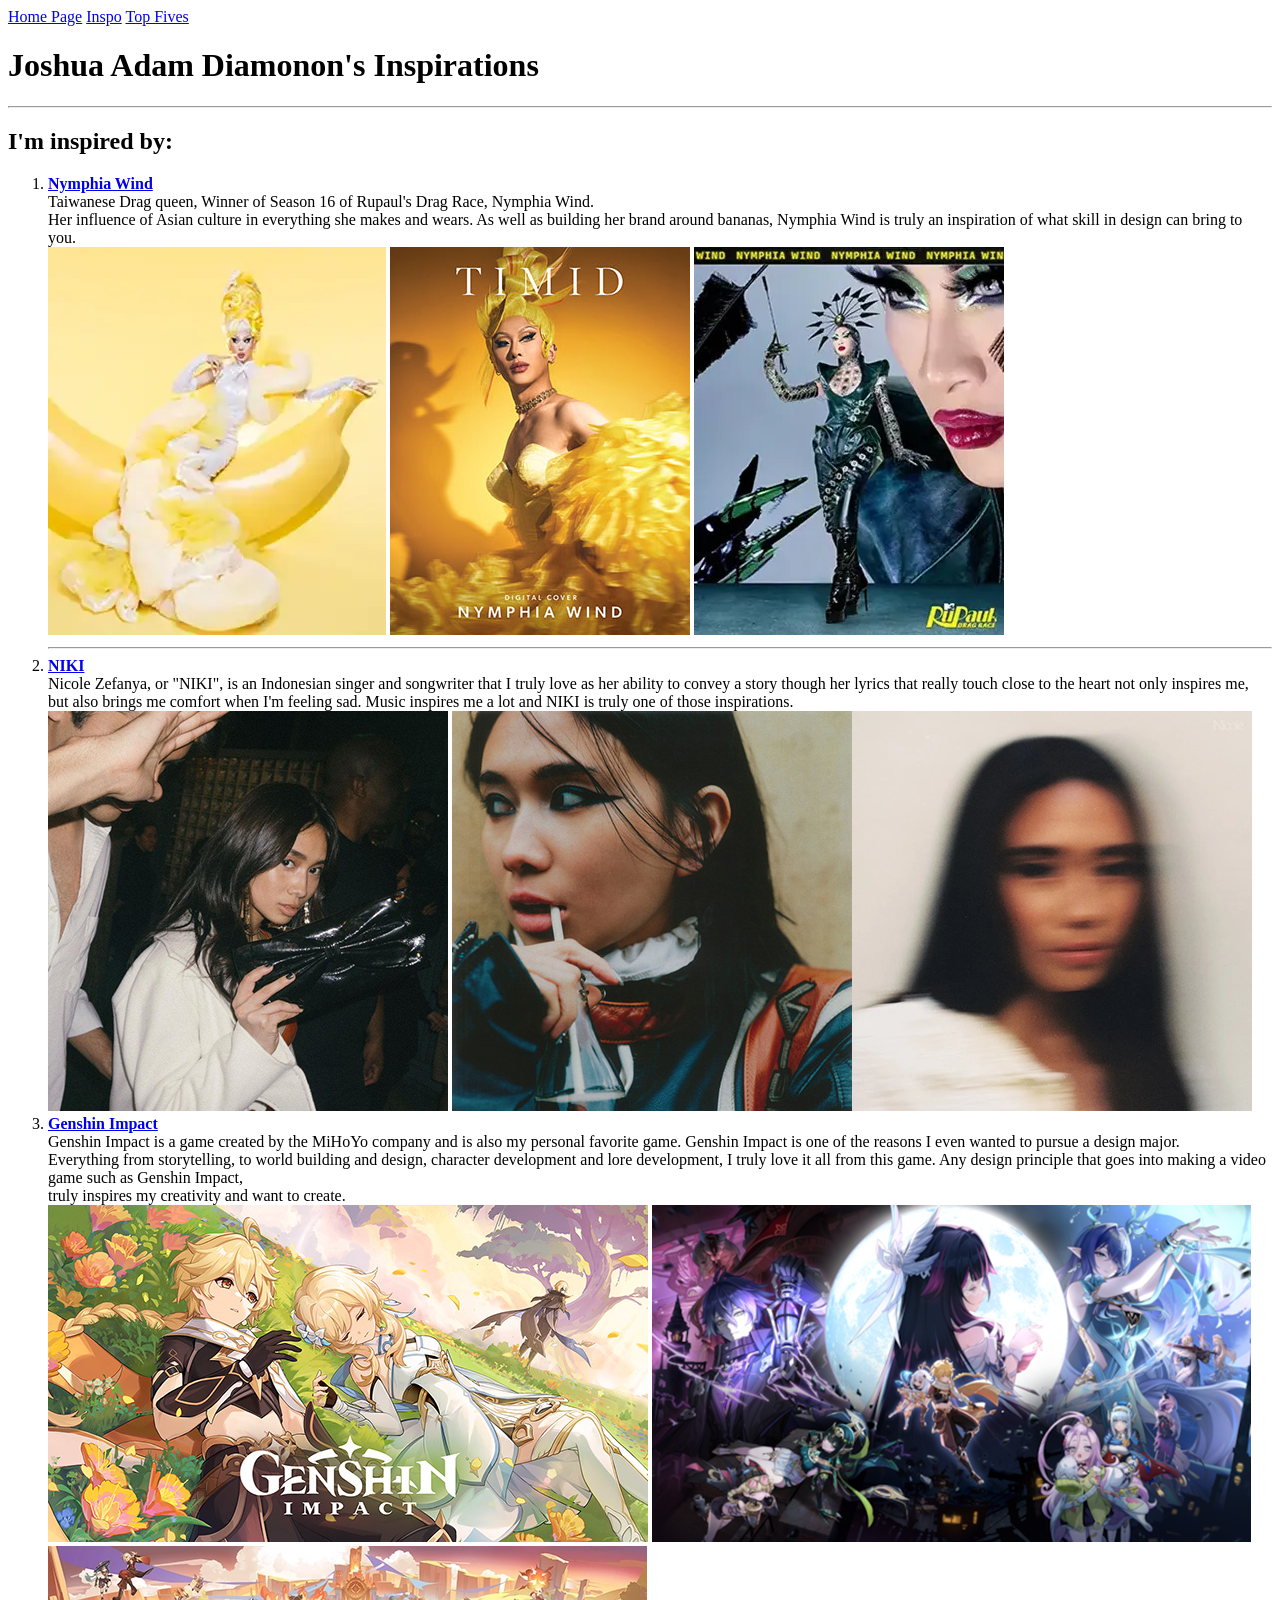
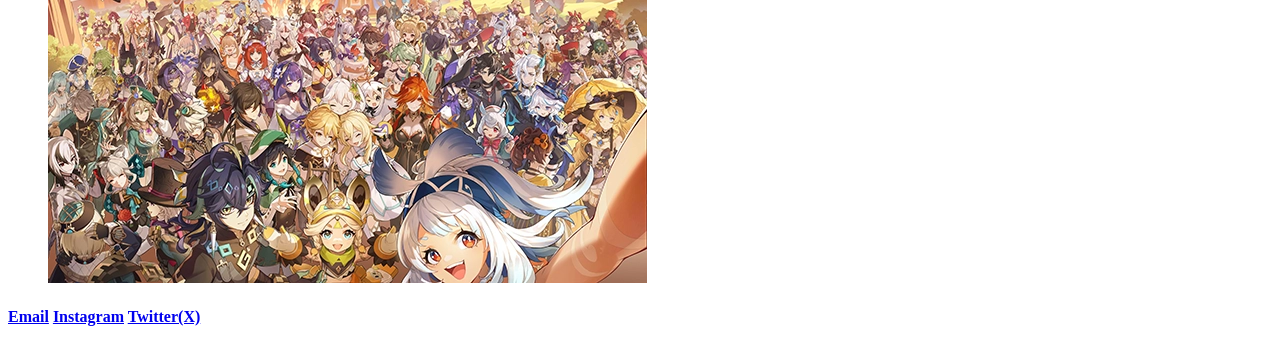
==== JoshuaAdam_Diamonon_inspirationPage/inspiration.html @ ce0269e4 "redo" ====
<!DOCTYPE html>
<html lang="eng">
    <head>
    <meta charset="UTF-8">
    <title>Josh's Inspirations</title>
    </head>
    <body>

    <header>
    <nav>
        <a href="../index.html">Home Page</a>
        <a href="inspiration.html">Inspo</a>
        <a href="../JoshuaAdam_Diamonon_topFivePage/topFive.html">Top Fives</a>
    </nav>
    </header>
        <h1><strong>Joshua Adam Diamonon's Inspirations</h1></strong></h1>
        <hr>
        <section>
     <h2>I'm inspired by:</h2>
    <ol><li><a href="https://nymphiawind.com/"><strong>Nymphia Wind</strong></li></a>
        Taiwanese Drag queen, Winner of Season 16 of Rupaul's Drag Race, Nymphia Wind. <br>
        Her influence of Asian culture in everything she makes and wears. As well as building her brand around bananas, Nymphia Wind is truly an inspiration of what skill in design can bring to you.<br>
        <img src="img/nymphia.webp"> </img> <img src="img/timid.jpg"> </img> <img src="img/dragrace.webp">
<hr>
        <li><a href="https://nikizefanya.com/"><strong>NIKI</strong></li></a>
        Nicole Zefanya, or "NIKI", is an Indonesian singer and songwriter that I truly love as her ability to convey a story though her lyrics that really touch close to the heart not only inspires me, <br>
        but also brings me comfort when I'm feeling sad. Music inspires me a lot and NIKI is truly one of those inspirations.<br>
        <img src="img/lowkey.jpg"> </img><img src="img/niki.jpg"></img><img src="img/nicole.webp"> </img>
        <li><a href="https://genshin.hoyoverse.com/en/home"><strong>Genshin Impact</strong></li></a>
        Genshin Impact is a game created by the MiHoYo company and is also my personal favorite game. Genshin Impact is one of the reasons I even wanted to pursue a design major.<br>
        Everything from storytelling, to world building and design, character development and lore development, I truly love it all from this game. Any design principle that goes into making a video game such as Genshin Impact, <br>
        truly inspires my creativity and want to create.<br>
        <img src="img/travelers.jpeg"> </img><img src="img/nodkrai.png"> </img><img src="img/characters.webp"> </img>
    </ol>
    </section>

<footer>
<h4><a href="mailto:jdiamonon@sfsu.edu">Email</a>
<a href="https://instagram.com/josh.diamonon">Instagram</a>
<a href="https://x.com/jawshhhy">Twitter(X)</a></h4>
</footer>

    </body>
</html>
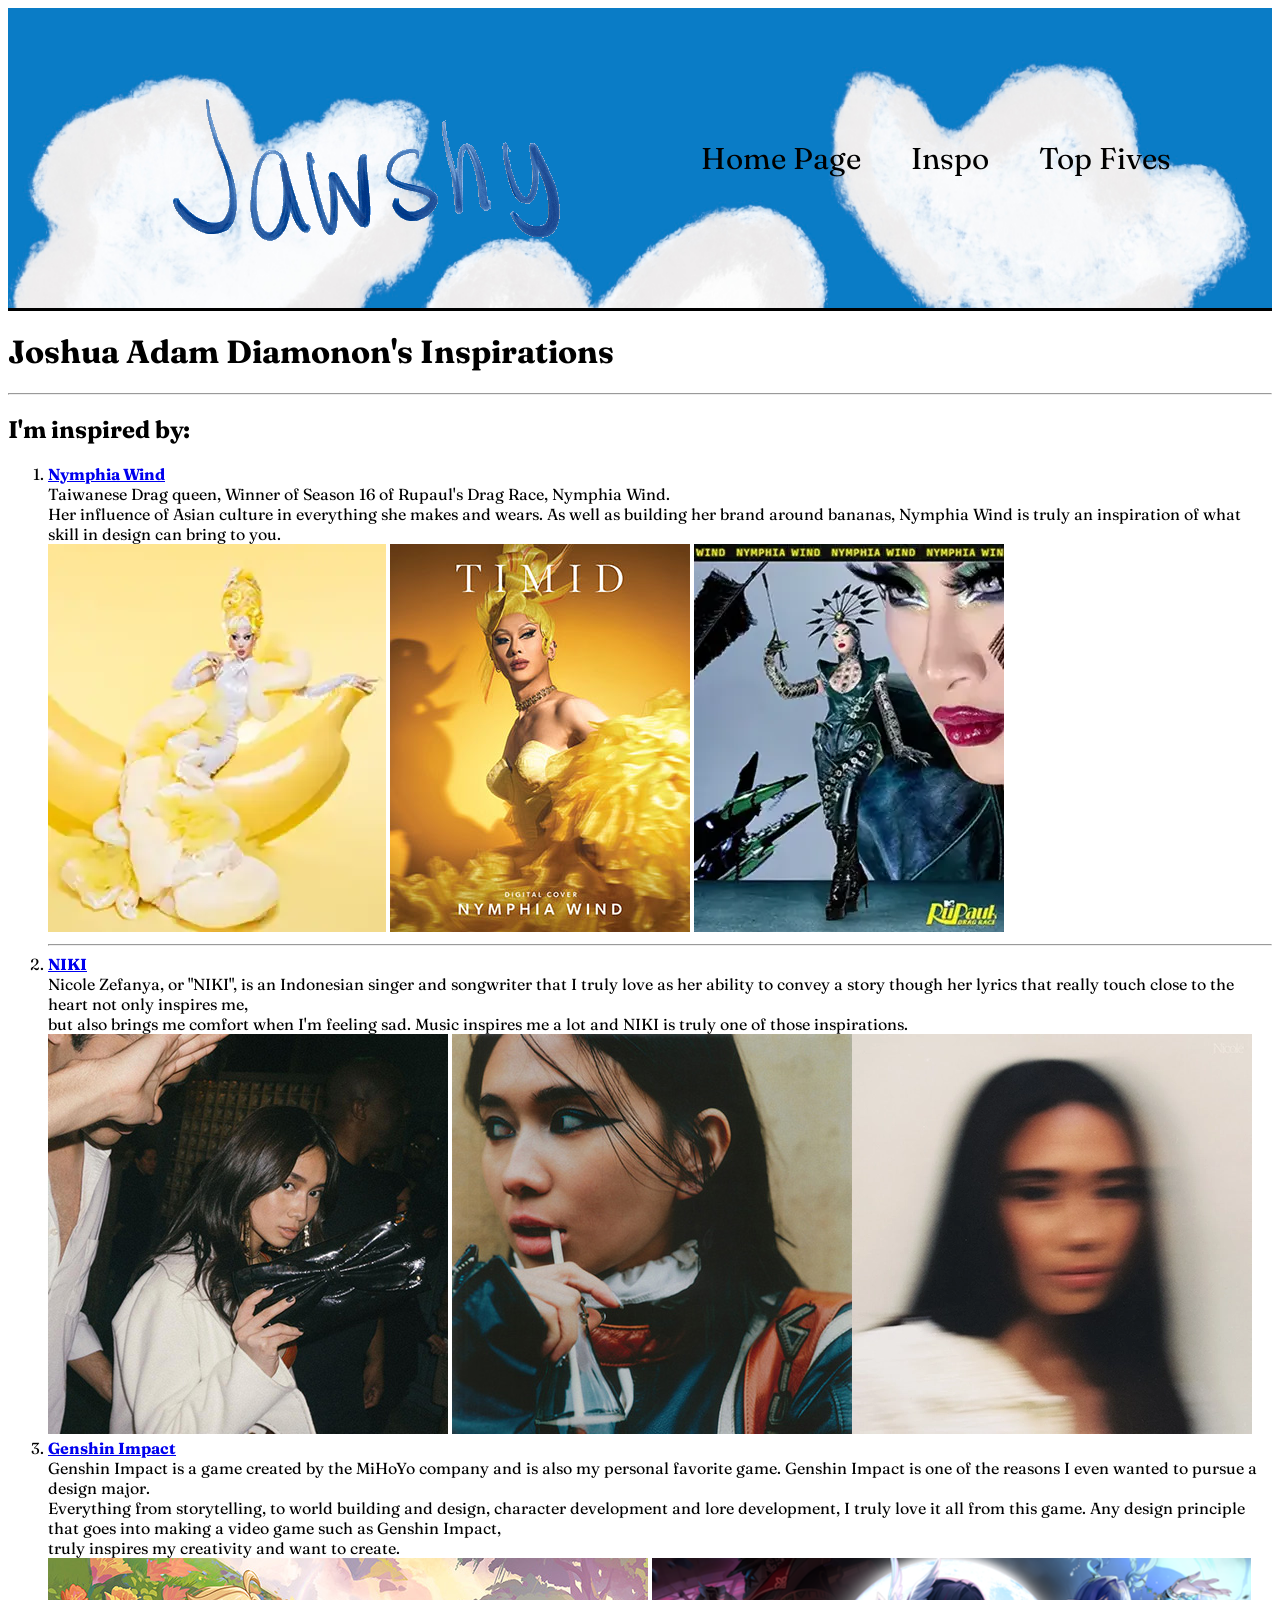
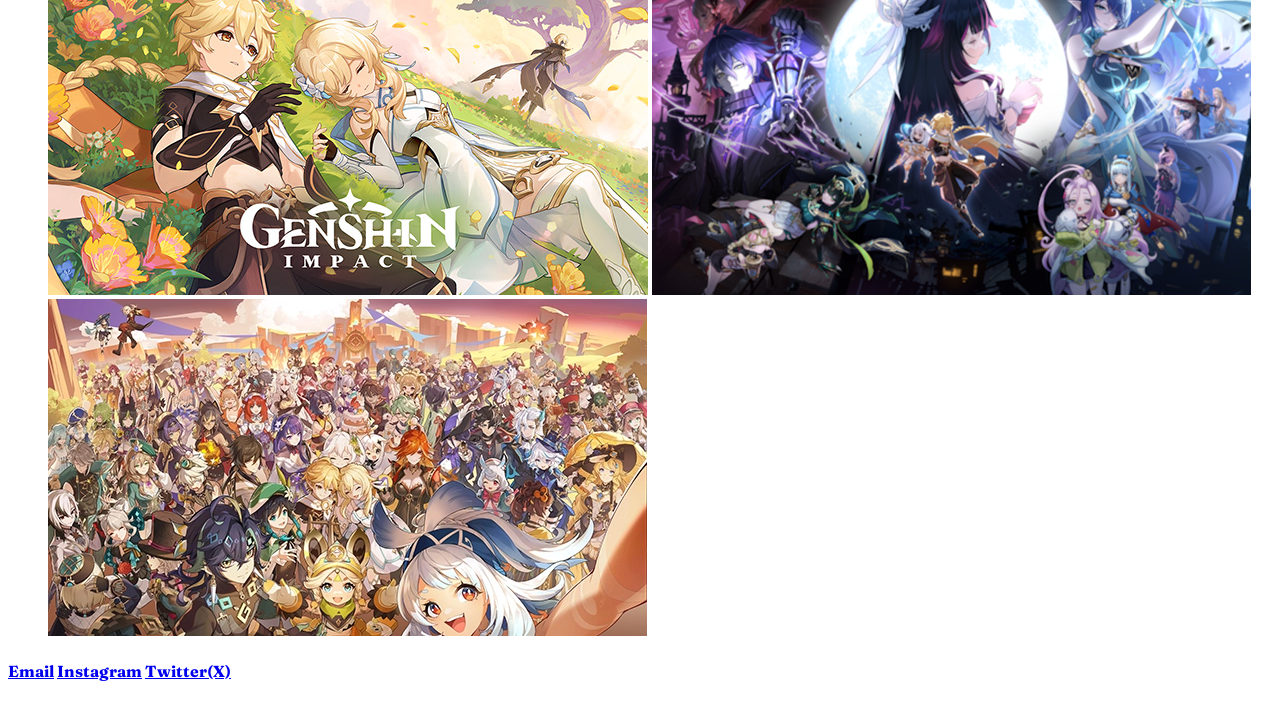
==== commit 82b2ea25: "i love clouds" ====
--- a/JoshuaAdam_Diamonon_inspirationPage/inspiration.html
+++ b/JoshuaAdam_Diamonon_inspirationPage/inspiration.html
@@ -2,16 +2,21 @@
 <html lang="eng">
     <head>
     <meta charset="UTF-8">
+    <link rel="stylesheet" href="css/inspostyle.css">
     <title>Josh's Inspirations</title>
     </head>
     <body>
 
     <header>
+   <div id="jawshy">
+        <img src="../img/jawshy.gif">
+   
     <nav>
         <a href="../index.html">Home Page</a>
         <a href="inspiration.html">Inspo</a>
         <a href="../JoshuaAdam_Diamonon_topFivePage/topFive.html">Top Fives</a>
     </nav>
+     </div>
     </header>
         <h1><strong>Joshua Adam Diamonon's Inspirations</h1></strong></h1>
         <hr>
--- a/JoshuaAdam_Diamonon_inspirationPage/css/inspostyle.css
+++ b/JoshuaAdam_Diamonon_inspirationPage/css/inspostyle.css
@@ -0,0 +1,34 @@
+@font-face {
+    font-family: fraunces;
+    src: url(../../fonts/Fraunces.ttf);
+}
+
+*{
+font-family: fraunces;
+}
+
+#jawshy{
+    display: flex;
+    justify-content: center;
+    align-items: center;
+    background-image: url(../../img/clouds.jpg);
+    background-size: cover;
+    padding: 25px;
+    border-bottom: 3px solid black;
+    
+    
+}
+
+nav, nav a{
+    font-family: fraunces;
+    text-decoration: none;
+    font-size: 30px;
+    display: flex;
+    flex-direction: rows;
+    justify-content: center;
+    gap: 50px;
+    color: black;
+}@font-face {
+    font-family: fraunces ;
+    src: url(../../fonts/Fraunces.ttf);
+}
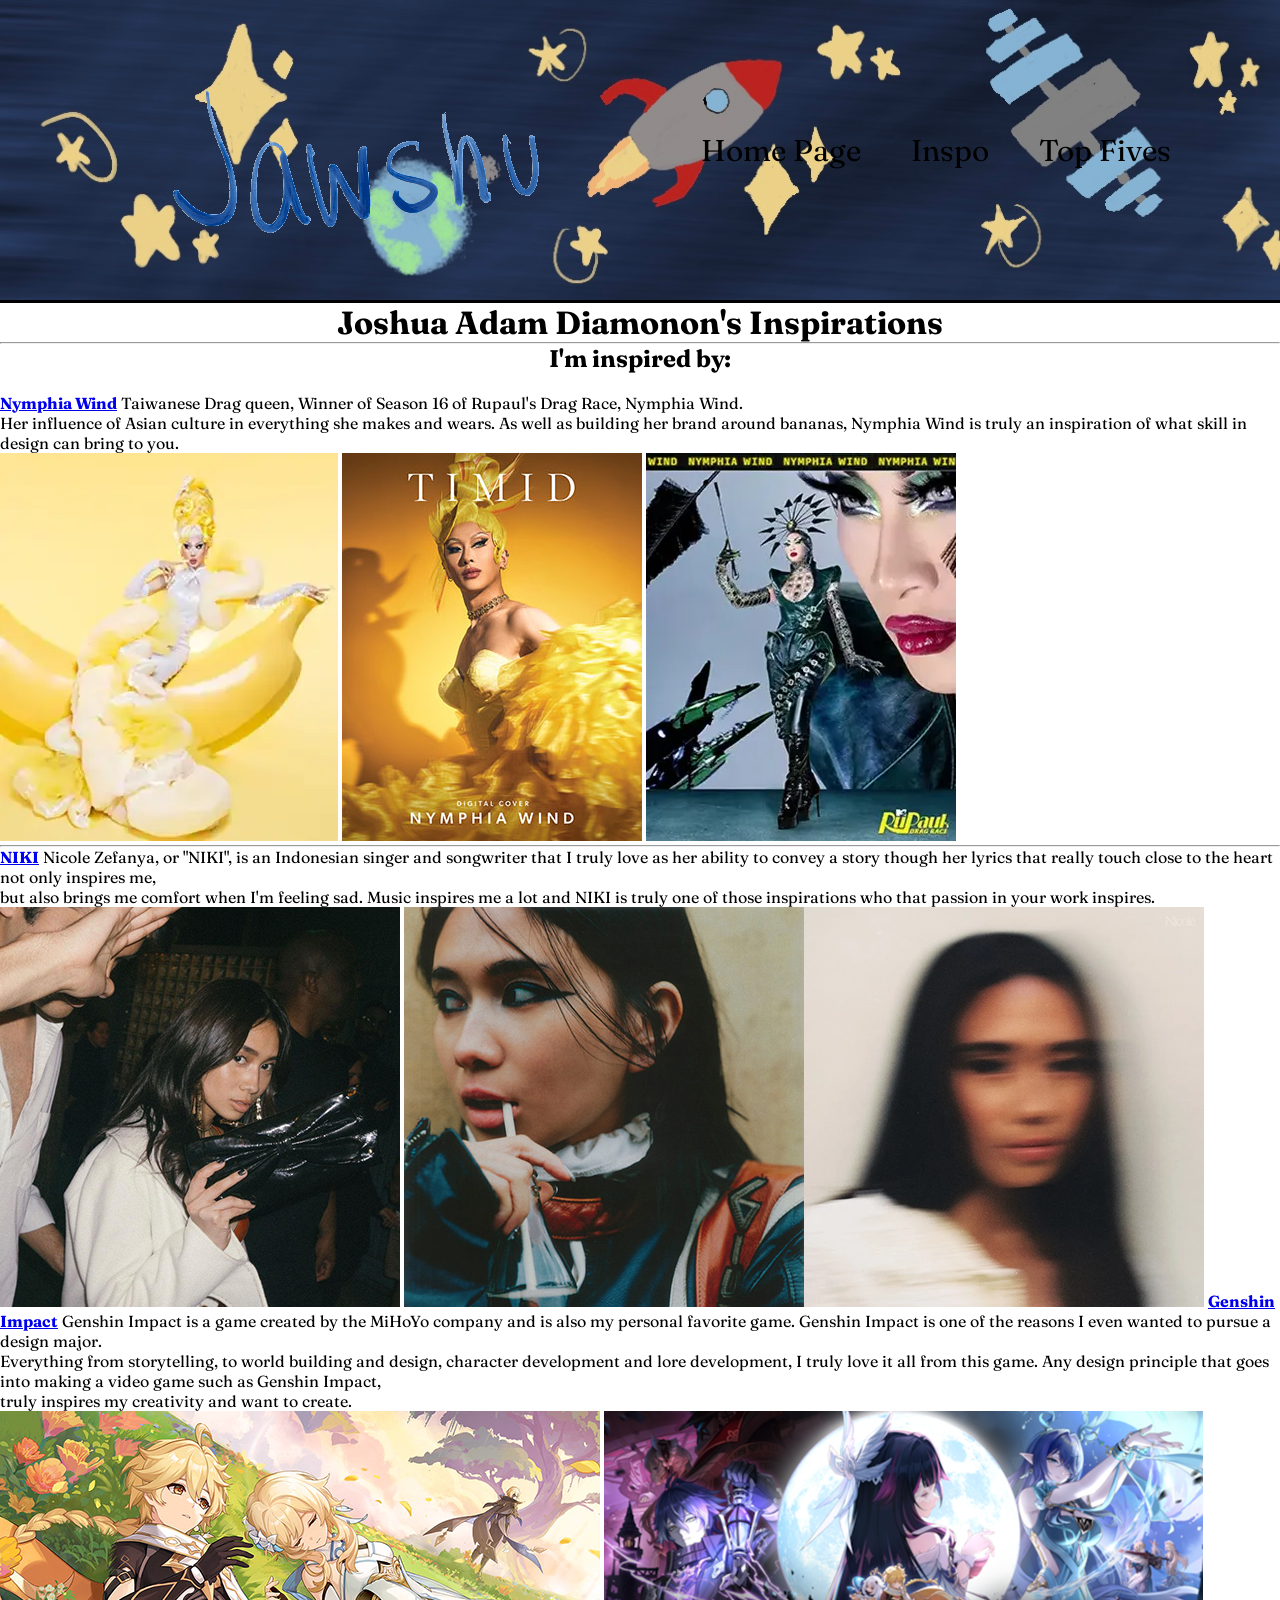
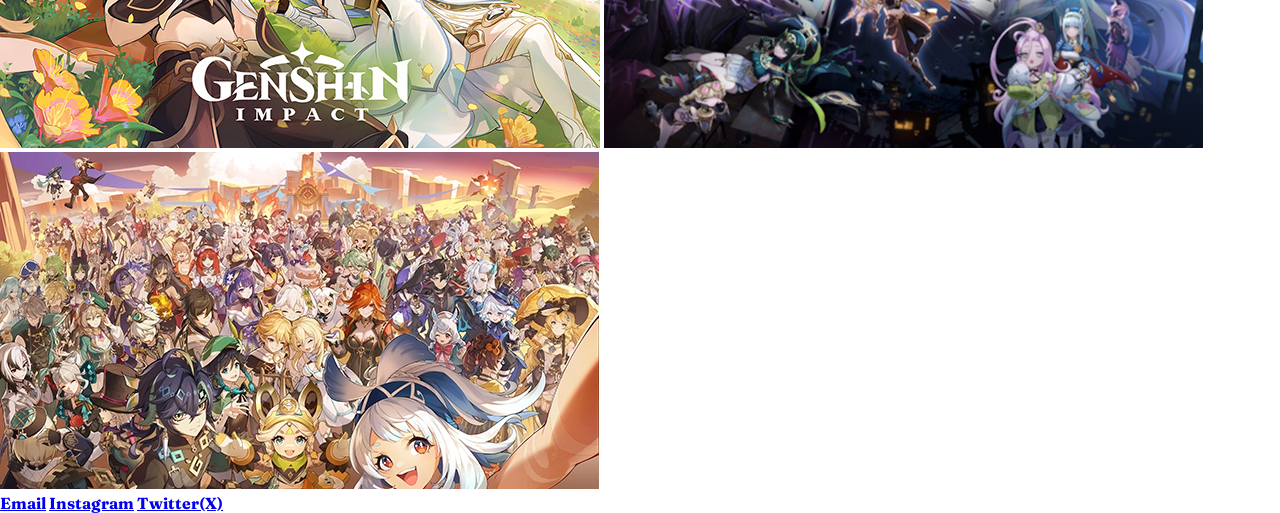
==== commit aed89fec: "i forgot what i did" ====
--- a/JoshuaAdam_Diamonon_inspirationPage/inspiration.html
+++ b/JoshuaAdam_Diamonon_inspirationPage/inspiration.html
@@ -18,25 +18,37 @@
     </nav>
      </div>
     </header>
+
+
+
+
         <h1><strong>Joshua Adam Diamonon's Inspirations</h1></strong></h1>
         <hr>
         <section>
      <h2>I'm inspired by:</h2>
-    <ol><li><a href="https://nymphiawind.com/"><strong>Nymphia Wind</strong></li></a>
+     <br>
+    
+
+
+
+
+
+
+   <a href="https://nymphiawind.com/"><strong>Nymphia Wind</strong></li></a>
         Taiwanese Drag queen, Winner of Season 16 of Rupaul's Drag Race, Nymphia Wind. <br>
         Her influence of Asian culture in everything she makes and wears. As well as building her brand around bananas, Nymphia Wind is truly an inspiration of what skill in design can bring to you.<br>
         <img src="img/nymphia.webp"> </img> <img src="img/timid.jpg"> </img> <img src="img/dragrace.webp">
 <hr>
-        <li><a href="https://nikizefanya.com/"><strong>NIKI</strong></li></a>
+        <a href="https://nikizefanya.com/"><strong>NIKI</strong></li></a>
         Nicole Zefanya, or "NIKI", is an Indonesian singer and songwriter that I truly love as her ability to convey a story though her lyrics that really touch close to the heart not only inspires me, <br>
-        but also brings me comfort when I'm feeling sad. Music inspires me a lot and NIKI is truly one of those inspirations.<br>
+        but also brings me comfort when I'm feeling sad. Music inspires me a lot and NIKI is truly one of those inspirations who that passion in your work inspires.<br>
         <img src="img/lowkey.jpg"> </img><img src="img/niki.jpg"></img><img src="img/nicole.webp"> </img>
-        <li><a href="https://genshin.hoyoverse.com/en/home"><strong>Genshin Impact</strong></li></a>
+      <a href="https://genshin.hoyoverse.com/en/home"><strong>Genshin Impact</strong></li></a>
         Genshin Impact is a game created by the MiHoYo company and is also my personal favorite game. Genshin Impact is one of the reasons I even wanted to pursue a design major.<br>
         Everything from storytelling, to world building and design, character development and lore development, I truly love it all from this game. Any design principle that goes into making a video game such as Genshin Impact, <br>
         truly inspires my creativity and want to create.<br>
         <img src="img/travelers.jpeg"> </img><img src="img/nodkrai.png"> </img><img src="img/characters.webp"> </img>
-    </ol>
+    
     </section>
 
 <footer>
--- a/JoshuaAdam_Diamonon_inspirationPage/css/inspostyle.css
+++ b/JoshuaAdam_Diamonon_inspirationPage/css/inspostyle.css
@@ -5,13 +5,15 @@
 
 *{
 font-family: fraunces;
+margin: 0;
+padding: 0;
 }
 
 #jawshy{
     display: flex;
     justify-content: center;
     align-items: center;
-    background-image: url(../../img/clouds.jpg);
+    background-image: url(../img/head.jpg);
     background-size: cover;
     padding: 25px;
     border-bottom: 3px solid black;
@@ -28,7 +30,9 @@
     justify-content: center;
     gap: 50px;
     color: black;
-}@font-face {
-    font-family: fraunces ;
-    src: url(../../fonts/Fraunces.ttf);
+}
+
+
+h1, h2{
+    text-align: center;
 }
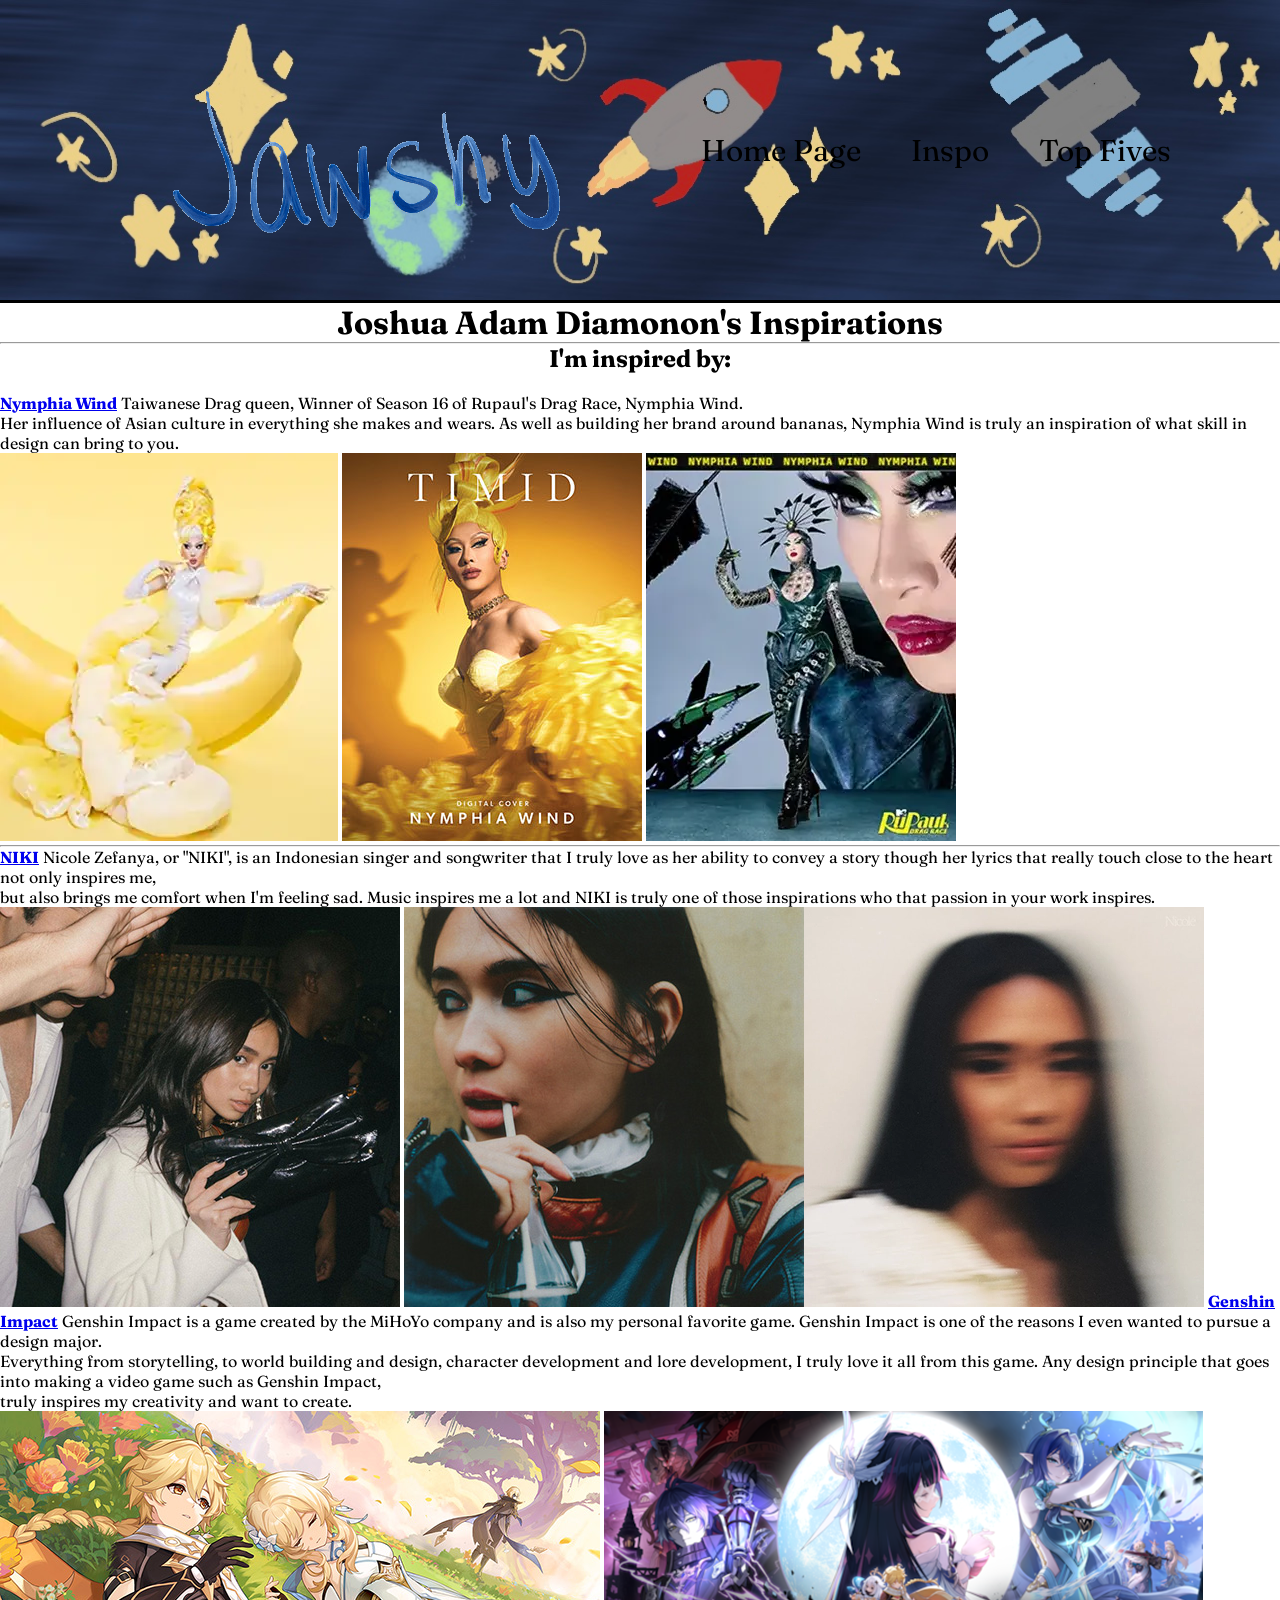
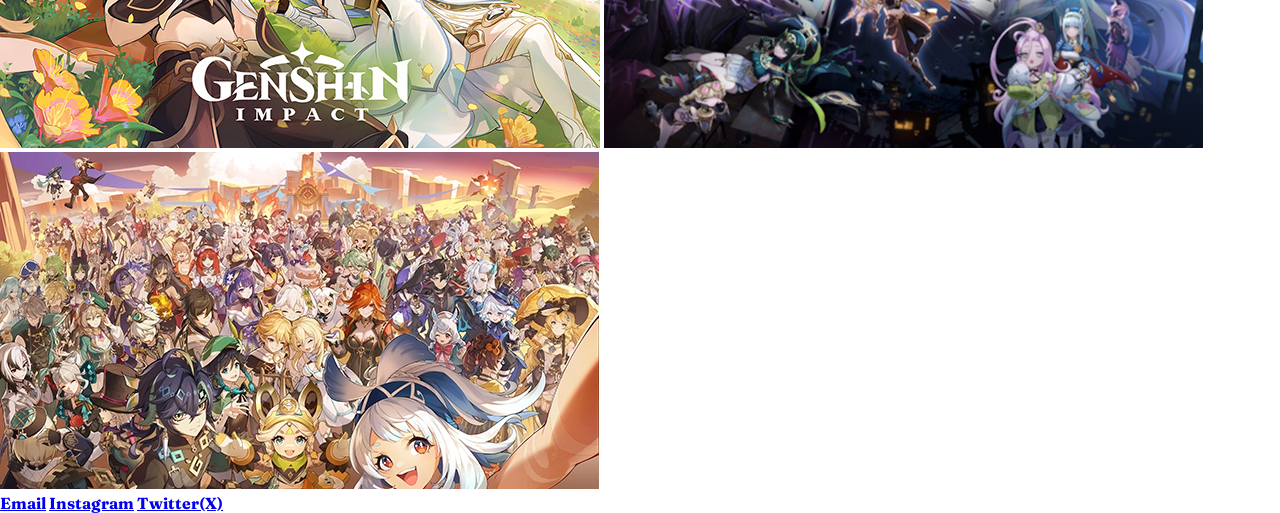
==== commit 00eb8151: "Update inspiration.html" ====
--- a/JoshuaAdam_Diamonon_inspirationPage/inspiration.html
+++ b/JoshuaAdam_Diamonon_inspirationPage/inspiration.html
@@ -33,11 +33,12 @@
 
 
 
-
+<div id="nymphia">
    <a href="https://nymphiawind.com/"><strong>Nymphia Wind</strong></li></a>
         Taiwanese Drag queen, Winner of Season 16 of Rupaul's Drag Race, Nymphia Wind. <br>
         Her influence of Asian culture in everything she makes and wears. As well as building her brand around bananas, Nymphia Wind is truly an inspiration of what skill in design can bring to you.<br>
         <img src="img/nymphia.webp"> </img> <img src="img/timid.jpg"> </img> <img src="img/dragrace.webp">
+    </div>
 <hr>
         <a href="https://nikizefanya.com/"><strong>NIKI</strong></li></a>
         Nicole Zefanya, or "NIKI", is an Indonesian singer and songwriter that I truly love as her ability to convey a story though her lyrics that really touch close to the heart not only inspires me, <br>
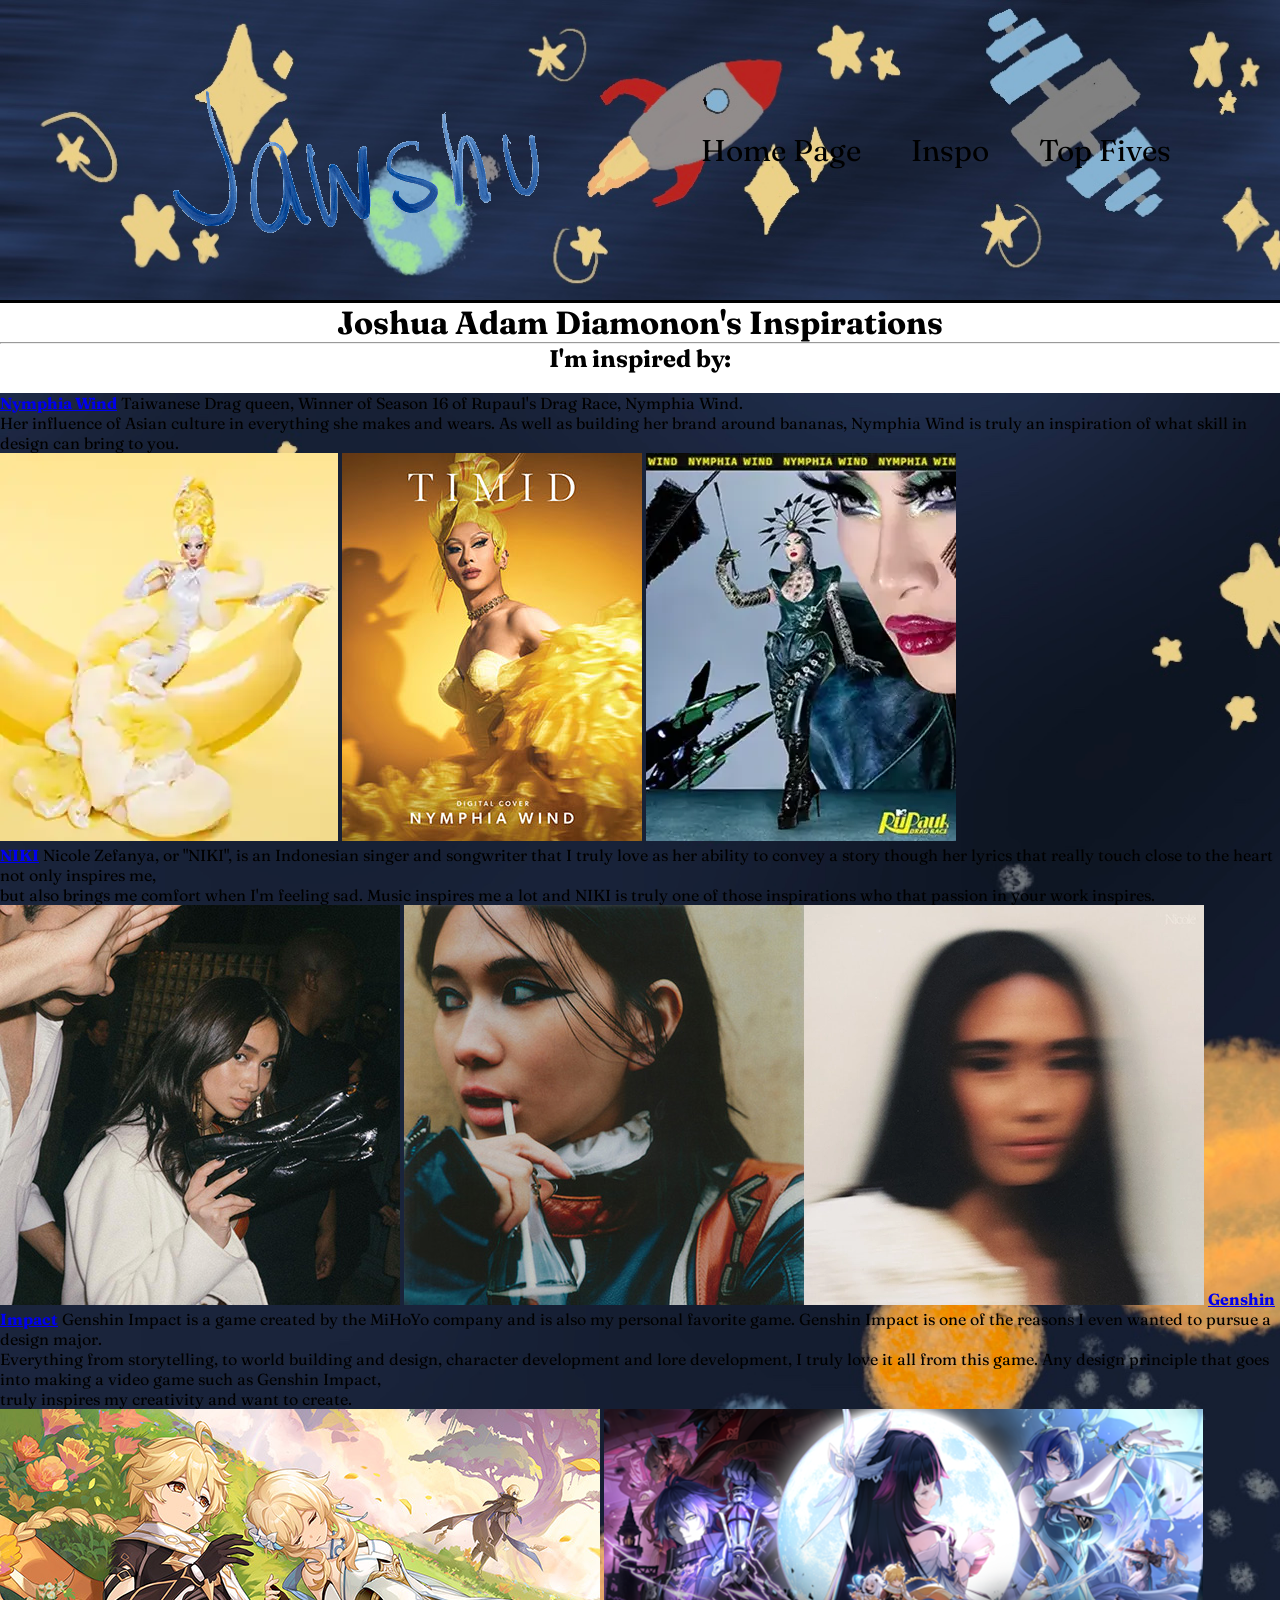
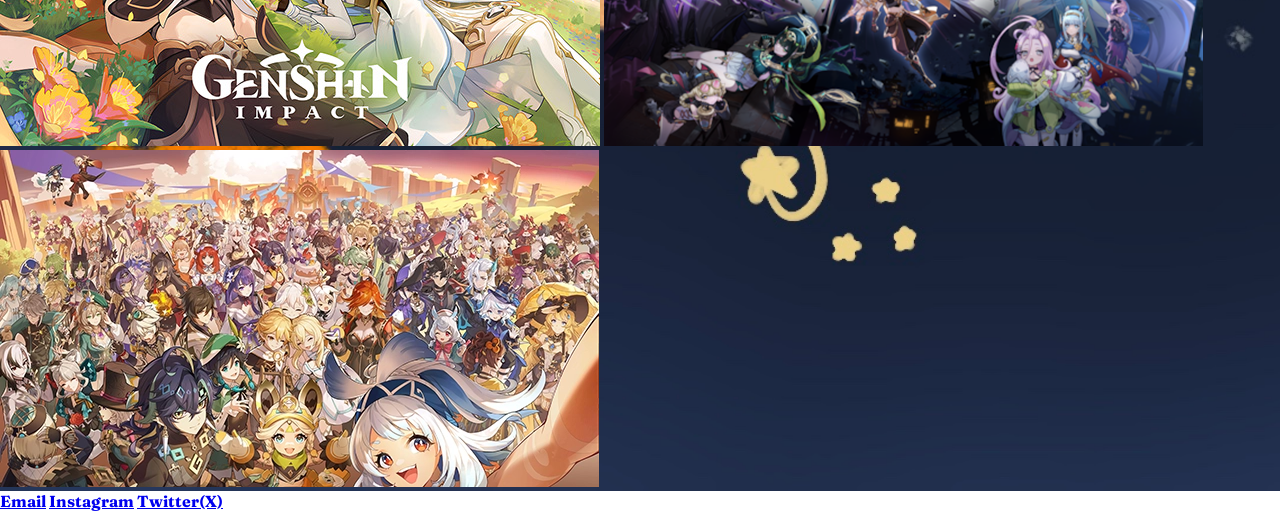
==== commit 0d7df2e9: "planet" ====
--- a/JoshuaAdam_Diamonon_inspirationPage/inspiration.html
+++ b/JoshuaAdam_Diamonon_inspirationPage/inspiration.html
@@ -31,15 +31,13 @@
 
 
 
-
-
+<div class="inspo">
 <div id="nymphia">
    <a href="https://nymphiawind.com/"><strong>Nymphia Wind</strong></li></a>
         Taiwanese Drag queen, Winner of Season 16 of Rupaul's Drag Race, Nymphia Wind. <br>
         Her influence of Asian culture in everything she makes and wears. As well as building her brand around bananas, Nymphia Wind is truly an inspiration of what skill in design can bring to you.<br>
         <img src="img/nymphia.webp"> </img> <img src="img/timid.jpg"> </img> <img src="img/dragrace.webp">
     </div>
-<hr>
         <a href="https://nikizefanya.com/"><strong>NIKI</strong></li></a>
         Nicole Zefanya, or "NIKI", is an Indonesian singer and songwriter that I truly love as her ability to convey a story though her lyrics that really touch close to the heart not only inspires me, <br>
         but also brings me comfort when I'm feeling sad. Music inspires me a lot and NIKI is truly one of those inspirations who that passion in your work inspires.<br>
@@ -49,8 +47,9 @@
         Everything from storytelling, to world building and design, character development and lore development, I truly love it all from this game. Any design principle that goes into making a video game such as Genshin Impact, <br>
         truly inspires my creativity and want to create.<br>
         <img src="img/travelers.jpeg"> </img><img src="img/nodkrai.png"> </img><img src="img/characters.webp"> </img>
+    </div>
+    </section>
     
-    </section>
 
 <footer>
 <h4><a href="mailto:jdiamonon@sfsu.edu">Email</a>
--- a/JoshuaAdam_Diamonon_inspirationPage/css/inspostyle.css
+++ b/JoshuaAdam_Diamonon_inspirationPage/css/inspostyle.css
@@ -35,4 +35,11 @@
 
 h1, h2{
     text-align: center;
+}
+
+.inspo{
+   
+    background-image: url(../img/planets.jpg);
+    background-size: cover;
+
 }
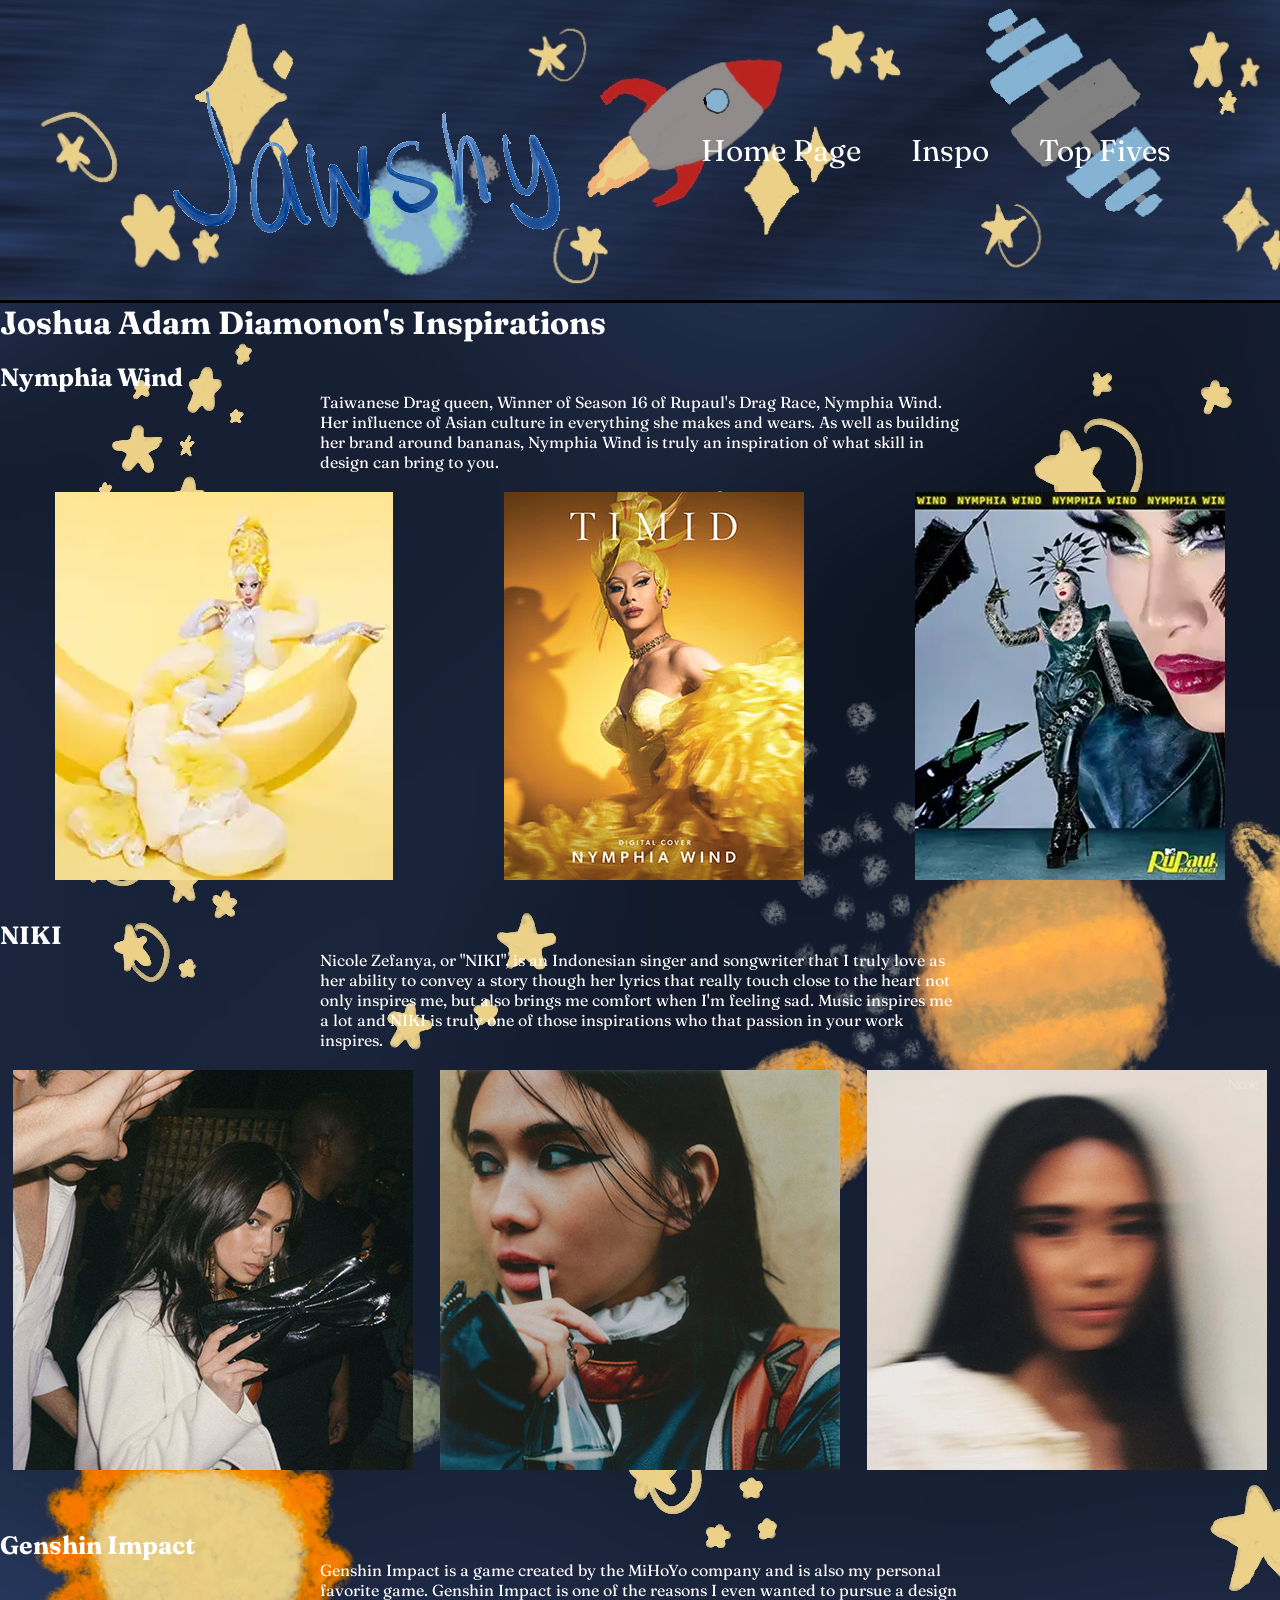
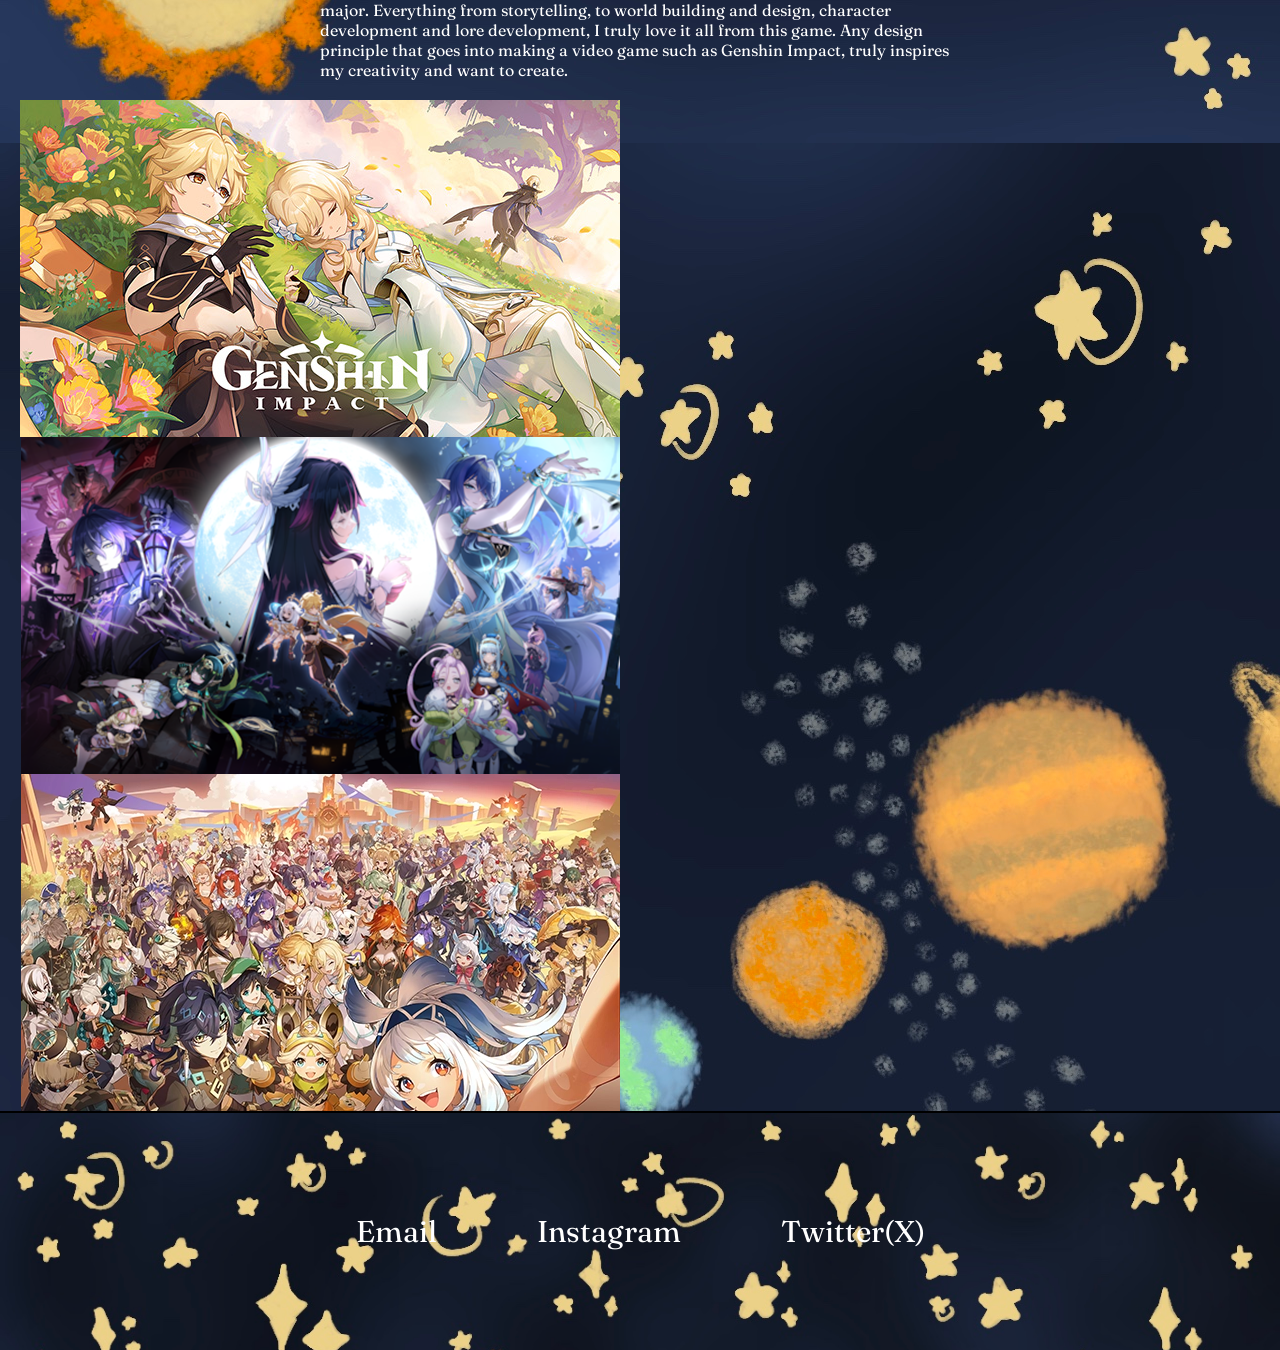
==== commit 05ef30a1: "abcd" ====
--- a/JoshuaAdam_Diamonon_inspirationPage/inspiration.html
+++ b/JoshuaAdam_Diamonon_inspirationPage/inspiration.html
@@ -21,40 +21,50 @@
 
 
 
-
-        <h1><strong>Joshua Adam Diamonon's Inspirations</h1></strong></h1>
-        <hr>
+<div class="inspo">
+       <h1><strong>Joshua Adam Diamonon's Inspirations</h1></strong></h1>
         <section>
-     <h2>I'm inspired by:</h2>
      <br>
     
+   <a href="https://nymphiawind.com/"><strong>Nymphia Wind</strong><br></a>
+   <div id="nymbio">
+        Taiwanese Drag queen, Winner of Season 16 of Rupaul's Drag Race, Nymphia Wind. <br>
+        Her influence of Asian culture in everything she makes and wears. As well as building her brand around bananas, Nymphia Wind is truly an inspiration of what skill in design can bring to you.<br> <br></div>
+        <div id="nymphia">
+        <img src="img/nymphia.webp"> </img> <img src="img/timid.jpg"> </img> <img src="img/dragrace.webp">
+    </div>
+    <br>
+    <br>
+
+        <a href="https://nikizefanya.com/"><strong>NIKI</strong></a> <br>
+        <div id="nikibio">
+        Nicole Zefanya, or "NIKI", is an Indonesian singer and songwriter that I truly love as her ability to convey a story though her lyrics that really touch close to the heart not only inspires me,
+        but also brings me comfort when I'm feeling sad. Music inspires me a lot and NIKI is truly one of those inspirations who that passion in your work inspires.<br> <br> </div>
+        <div id="niki">
+        <img src="img/lowkey.jpg"> </img><img src="img/niki.jpg"></img><img src="img/nicole.webp"> </img> </div> <br> <br> <br>
 
 
 
-<div class="inspo">
-<div id="nymphia">
-   <a href="https://nymphiawind.com/"><strong>Nymphia Wind</strong></li></a>
-        Taiwanese Drag queen, Winner of Season 16 of Rupaul's Drag Race, Nymphia Wind. <br>
-        Her influence of Asian culture in everything she makes and wears. As well as building her brand around bananas, Nymphia Wind is truly an inspiration of what skill in design can bring to you.<br>
-        <img src="img/nymphia.webp"> </img> <img src="img/timid.jpg"> </img> <img src="img/dragrace.webp">
-    </div>
-        <a href="https://nikizefanya.com/"><strong>NIKI</strong></li></a>
-        Nicole Zefanya, or "NIKI", is an Indonesian singer and songwriter that I truly love as her ability to convey a story though her lyrics that really touch close to the heart not only inspires me, <br>
-        but also brings me comfort when I'm feeling sad. Music inspires me a lot and NIKI is truly one of those inspirations who that passion in your work inspires.<br>
-        <img src="img/lowkey.jpg"> </img><img src="img/niki.jpg"></img><img src="img/nicole.webp"> </img>
-      <a href="https://genshin.hoyoverse.com/en/home"><strong>Genshin Impact</strong></li></a>
-        Genshin Impact is a game created by the MiHoYo company and is also my personal favorite game. Genshin Impact is one of the reasons I even wanted to pursue a design major.<br>
-        Everything from storytelling, to world building and design, character development and lore development, I truly love it all from this game. Any design principle that goes into making a video game such as Genshin Impact, <br>
-        truly inspires my creativity and want to create.<br>
-        <img src="img/travelers.jpeg"> </img><img src="img/nodkrai.png"> </img><img src="img/characters.webp"> </img>
+      <a href="https://genshin.hoyoverse.com/en/home"><strong>Genshin Impact</strong></a> <br>
+      <div id="genshinbio">
+        Genshin Impact is a game created by the MiHoYo company and is also my personal favorite game. Genshin Impact is one of the reasons I even wanted to pursue a design major.
+        Everything from storytelling, to world building and design, character development and lore development, I truly love it all from this game. Any design principle that goes into making a video game such as Genshin Impact,
+        truly inspires my creativity and want to create.<br> <br> </div>
+        <div id="genshin">
+        <img src="img/travelers.jpeg"> </img><img src="img/nodkrai.png"></img><img src="img/characters.webp"> </img></div>
     </div>
     </section>
     
 
 <footer>
-<h4><a href="mailto:jdiamonon@sfsu.edu">Email</a>
-<a href="https://instagram.com/josh.diamonon">Instagram</a>
-<a href="https://x.com/jawshhhy">Twitter(X)</a></h4>
+<div class="social">
+
+<div id="mail"><a href="mailto:jdiamonon@sfsu.edu">Email</a></div>
+<div id="insta"><a href="https://instagram.com/josh.diamonon">Instagram</a></div>
+<div id="twit"><a href="https://x.com/jawshhhy">Twitter(X)</a></div>
+
+
+</div>
 </footer>
 
     </body>
--- a/JoshuaAdam_Diamonon_inspirationPage/css/inspostyle.css
+++ b/JoshuaAdam_Diamonon_inspirationPage/css/inspostyle.css
@@ -29,17 +29,60 @@
     flex-direction: rows;
     justify-content: center;
     gap: 50px;
-    color: black;
+    color: white;
 }
 
 
-h1, h2{
-    text-align: center;
+
+.inspo{
+   background-image: url(../img/planets.jpg);
+    background-size: auto;
+    text-align: cover;
+    color: white;
+    text-decoration: none;
+}
+.inspo a{
+    text-decoration: none;
+    color: white;
+    font-size: 25px;
+}
+#nymphia, #niki, #genshin{
+    display: flex;
+    flex-direction: row;
+    justify-content: space-around;
+
+}
+#genshin{
+    flex-wrap: wrap;
+    width: 50%;
 }
 
-.inspo{
-   
-    background-image: url(../img/planets.jpg);
-    background-size: cover;
+#nymbio, #nikibio, #genshinbio{
+    display: flex;
+    width: 50%;
+    margin: auto;
+    
+}
 
-}+
+
+
+ footer{
+        background-image: url(../img/stars.jpg);
+        height: 100%;
+        font-size: 30px;
+        display: flex;
+        padding: 100px;
+        justify-content: space-around;
+        border-top: 2px solid black;
+        background-size: cover;
+        
+    }
+    footer a{
+        text-decoration: none;
+        color: white;
+    }
+    .social{
+        display: flex;
+        gap: 100px;
+    }
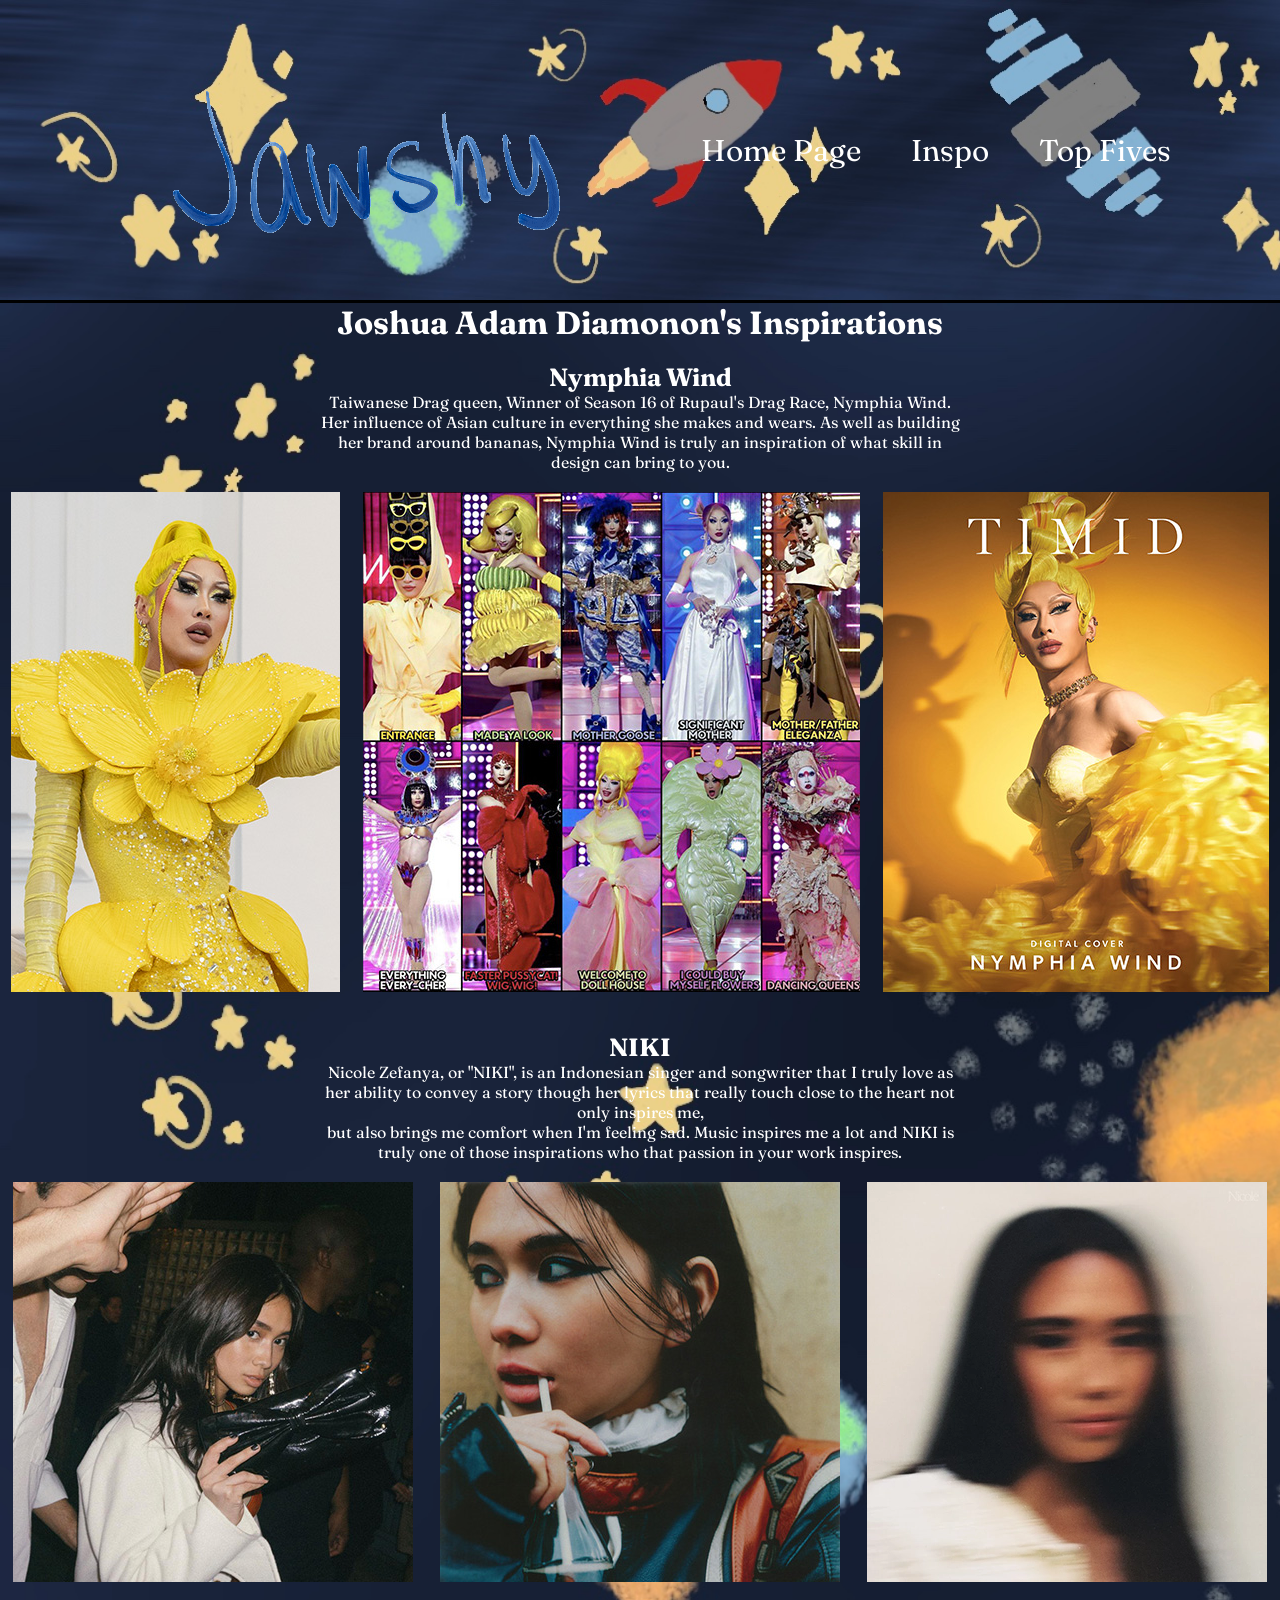
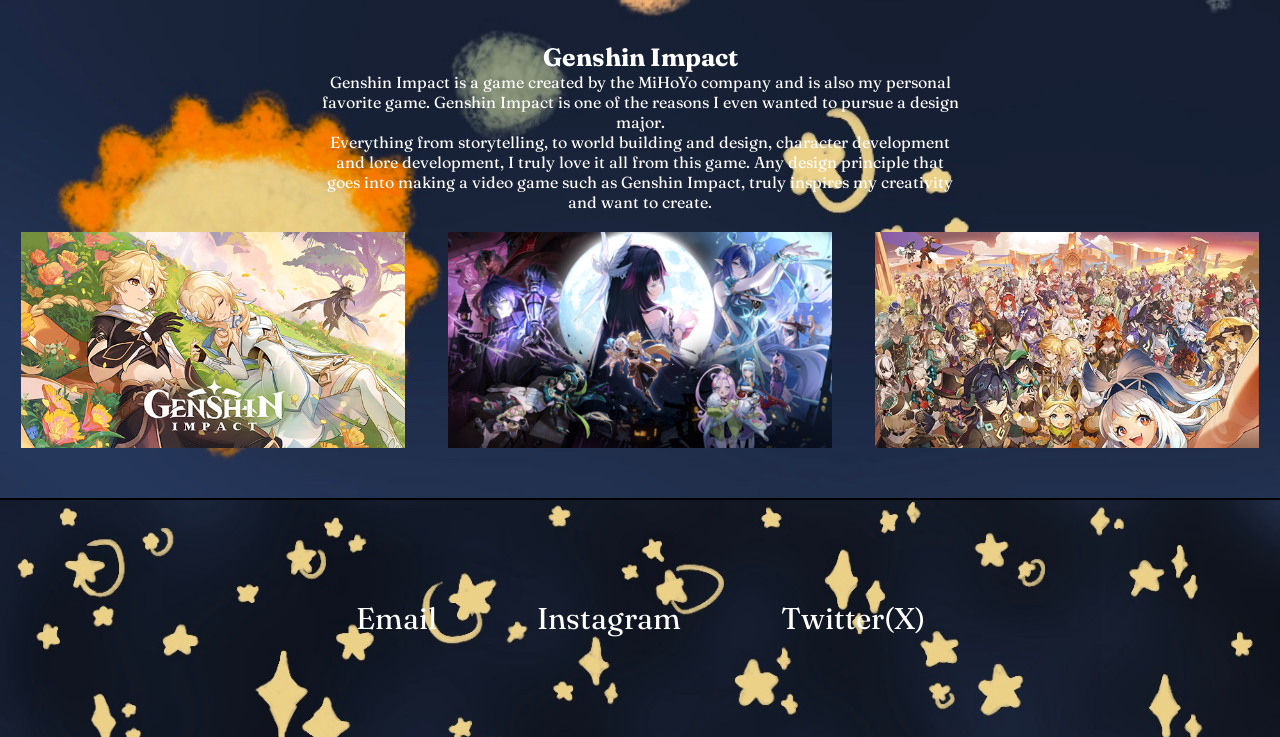
==== commit 95e84521: "i give up" ====
--- a/JoshuaAdam_Diamonon_inspirationPage/inspiration.html
+++ b/JoshuaAdam_Diamonon_inspirationPage/inspiration.html
@@ -31,14 +31,14 @@
         Taiwanese Drag queen, Winner of Season 16 of Rupaul's Drag Race, Nymphia Wind. <br>
         Her influence of Asian culture in everything she makes and wears. As well as building her brand around bananas, Nymphia Wind is truly an inspiration of what skill in design can bring to you.<br> <br></div>
         <div id="nymphia">
-        <img src="img/nymphia.webp"> </img> <img src="img/timid.jpg"> </img> <img src="img/dragrace.webp">
+        <img src="img/nymphiaflower.jpg"> </img> <img src="img/looks.jpeg"> </img> <img src="img/timid.jpg">
     </div>
     <br>
     <br>
 
         <a href="https://nikizefanya.com/"><strong>NIKI</strong></a> <br>
         <div id="nikibio">
-        Nicole Zefanya, or "NIKI", is an Indonesian singer and songwriter that I truly love as her ability to convey a story though her lyrics that really touch close to the heart not only inspires me,
+        Nicole Zefanya, or "NIKI", is an Indonesian singer and songwriter that I truly love as her ability to convey a story though her lyrics that really touch close to the heart not only inspires me, <br>
         but also brings me comfort when I'm feeling sad. Music inspires me a lot and NIKI is truly one of those inspirations who that passion in your work inspires.<br> <br> </div>
         <div id="niki">
         <img src="img/lowkey.jpg"> </img><img src="img/niki.jpg"></img><img src="img/nicole.webp"> </img> </div> <br> <br> <br>
@@ -47,7 +47,7 @@
 
       <a href="https://genshin.hoyoverse.com/en/home"><strong>Genshin Impact</strong></a> <br>
       <div id="genshinbio">
-        Genshin Impact is a game created by the MiHoYo company and is also my personal favorite game. Genshin Impact is one of the reasons I even wanted to pursue a design major.
+        Genshin Impact is a game created by the MiHoYo company and is also my personal favorite game. Genshin Impact is one of the reasons I even wanted to pursue a design major.<br>
         Everything from storytelling, to world building and design, character development and lore development, I truly love it all from this game. Any design principle that goes into making a video game such as Genshin Impact,
         truly inspires my creativity and want to create.<br> <br> </div>
         <div id="genshin">
@@ -59,7 +59,7 @@
 <footer>
 <div class="social">
 
-<div id="mail"><a href="mailto:jdiamonon@sfsu.edu">Email</a></div>
+<div id="mail"><a href="mailto:jdiamonon@sfsu.edu">Email</a></div> 
 <div id="insta"><a href="https://instagram.com/josh.diamonon">Instagram</a></div>
 <div id="twit"><a href="https://x.com/jawshhhy">Twitter(X)</a></div>
 
--- a/JoshuaAdam_Diamonon_inspirationPage/css/inspostyle.css
+++ b/JoshuaAdam_Diamonon_inspirationPage/css/inspostyle.css
@@ -36,8 +36,8 @@
 
 .inspo{
    background-image: url(../img/planets.jpg);
-    background-size: auto;
-    text-align: cover;
+    background-size: cover;
+    text-align: center;
     color: white;
     text-decoration: none;
 }
@@ -52,24 +52,24 @@
     justify-content: space-around;
 
 }
-#genshin{
+#genshin img{
+    display: flex;
+    flex-direction: column;
     flex-wrap: wrap;
-    width: 50%;
+    width: 30%;
+    padding-bottom: 50px;
+   
 }
 
 #nymbio, #nikibio, #genshinbio{
     display: flex;
     width: 50%;
     margin: auto;
-    
 }
-
-
 
 
  footer{
         background-image: url(../img/stars.jpg);
-        height: 100%;
         font-size: 30px;
         display: flex;
         padding: 100px;
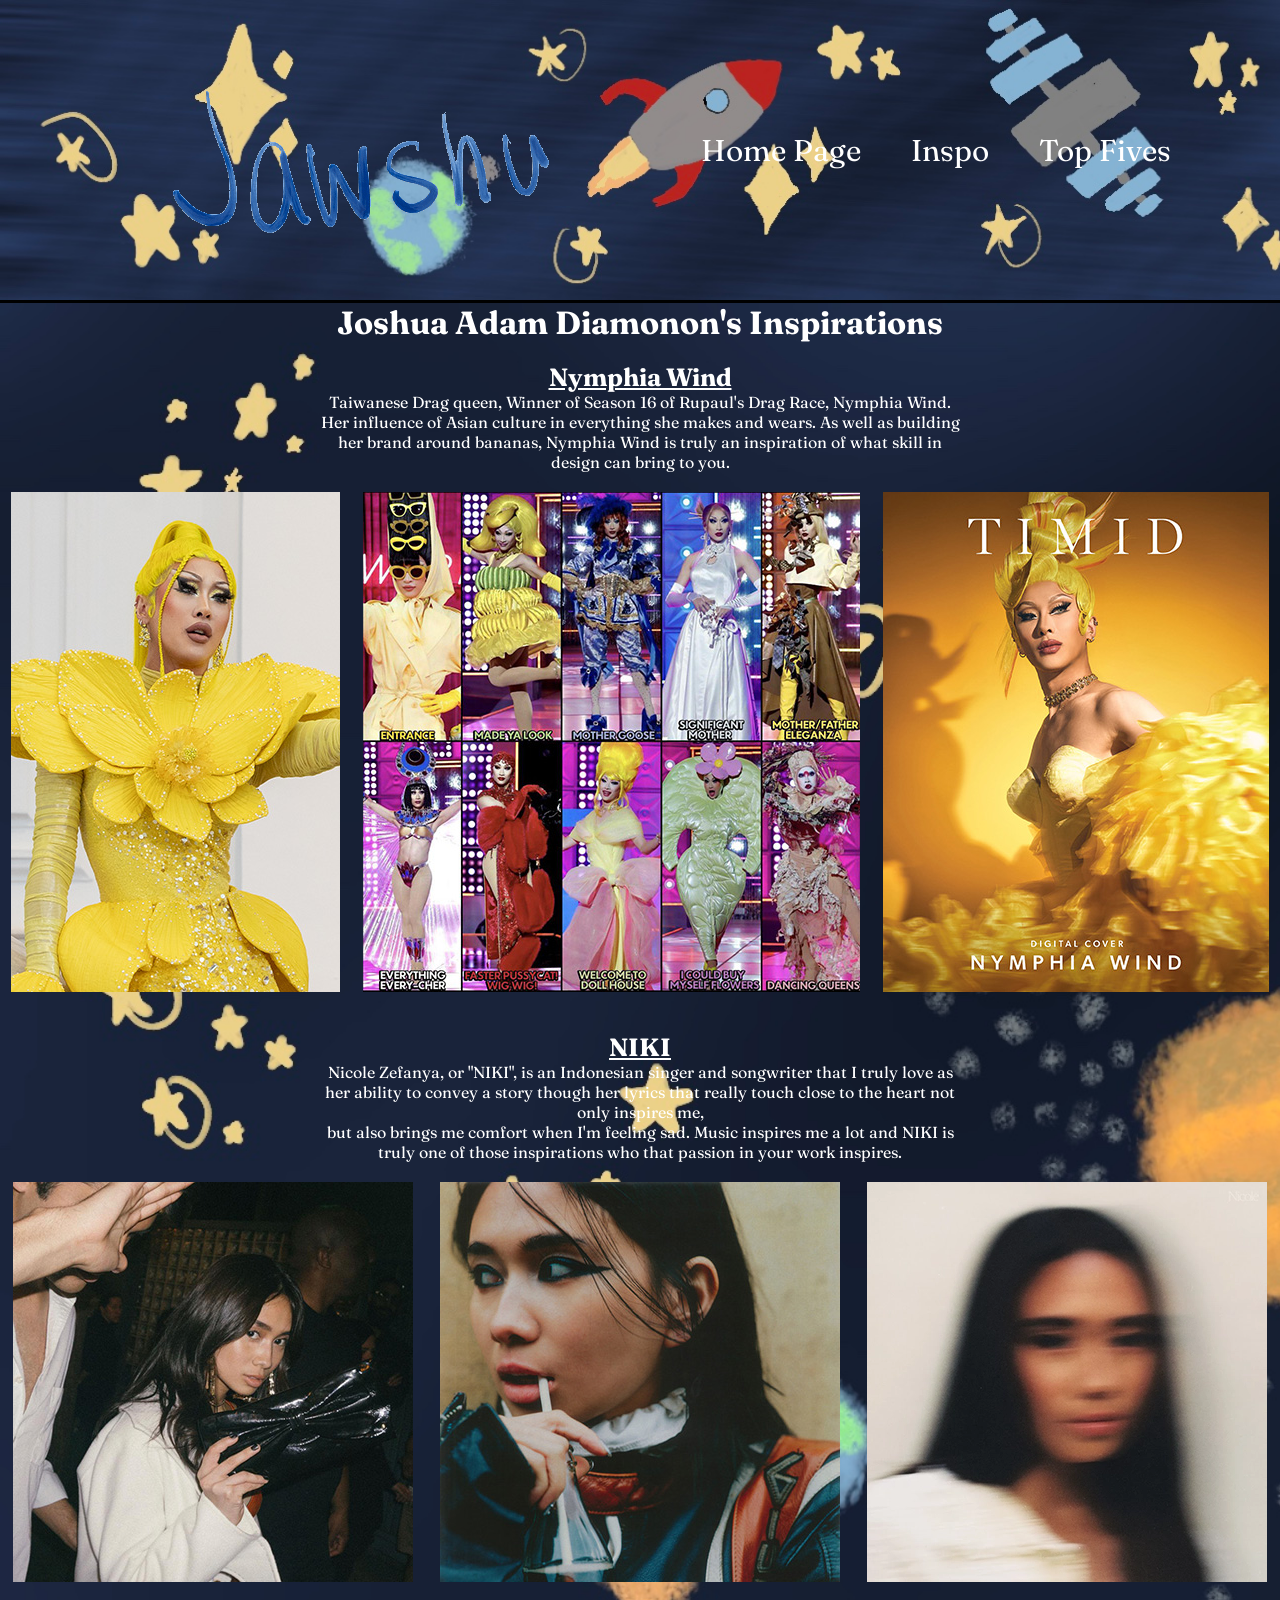
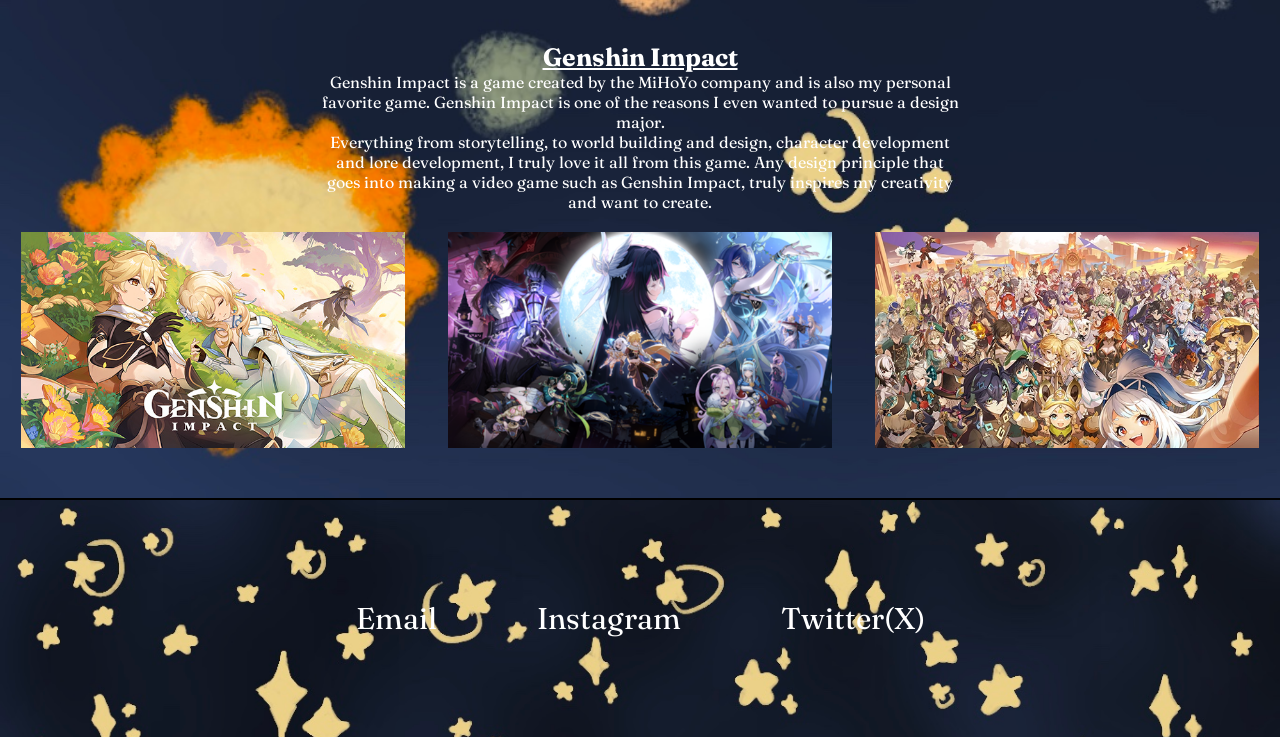
==== commit f3e2ae68: "Update inspiration.html" ====
--- a/JoshuaAdam_Diamonon_inspirationPage/inspiration.html
+++ b/JoshuaAdam_Diamonon_inspirationPage/inspiration.html
@@ -26,7 +26,7 @@
         <section>
      <br>
     
-   <a href="https://nymphiawind.com/"><strong>Nymphia Wind</strong><br></a>
+   <a href="https://nymphiawind.com/"><strong><u>Nymphia Wind</u></strong><br></a>
    <div id="nymbio">
         Taiwanese Drag queen, Winner of Season 16 of Rupaul's Drag Race, Nymphia Wind. <br>
         Her influence of Asian culture in everything she makes and wears. As well as building her brand around bananas, Nymphia Wind is truly an inspiration of what skill in design can bring to you.<br> <br></div>
@@ -36,7 +36,7 @@
     <br>
     <br>
 
-        <a href="https://nikizefanya.com/"><strong>NIKI</strong></a> <br>
+        <a href="https://nikizefanya.com/"><u><strong>NIKI</strong></u></a> <br>
         <div id="nikibio">
         Nicole Zefanya, or "NIKI", is an Indonesian singer and songwriter that I truly love as her ability to convey a story though her lyrics that really touch close to the heart not only inspires me, <br>
         but also brings me comfort when I'm feeling sad. Music inspires me a lot and NIKI is truly one of those inspirations who that passion in your work inspires.<br> <br> </div>
@@ -45,7 +45,7 @@
 
 
 
-      <a href="https://genshin.hoyoverse.com/en/home"><strong>Genshin Impact</strong></a> <br>
+      <a href="https://genshin.hoyoverse.com/en/home"><strong><u>Genshin Impact</u></strong></a> <br>
       <div id="genshinbio">
         Genshin Impact is a game created by the MiHoYo company and is also my personal favorite game. Genshin Impact is one of the reasons I even wanted to pursue a design major.<br>
         Everything from storytelling, to world building and design, character development and lore development, I truly love it all from this game. Any design principle that goes into making a video game such as Genshin Impact,
@@ -63,7 +63,6 @@
 <div id="insta"><a href="https://instagram.com/josh.diamonon">Instagram</a></div>
 <div id="twit"><a href="https://x.com/jawshhhy">Twitter(X)</a></div>
 
-
 </div>
 </footer>
 
